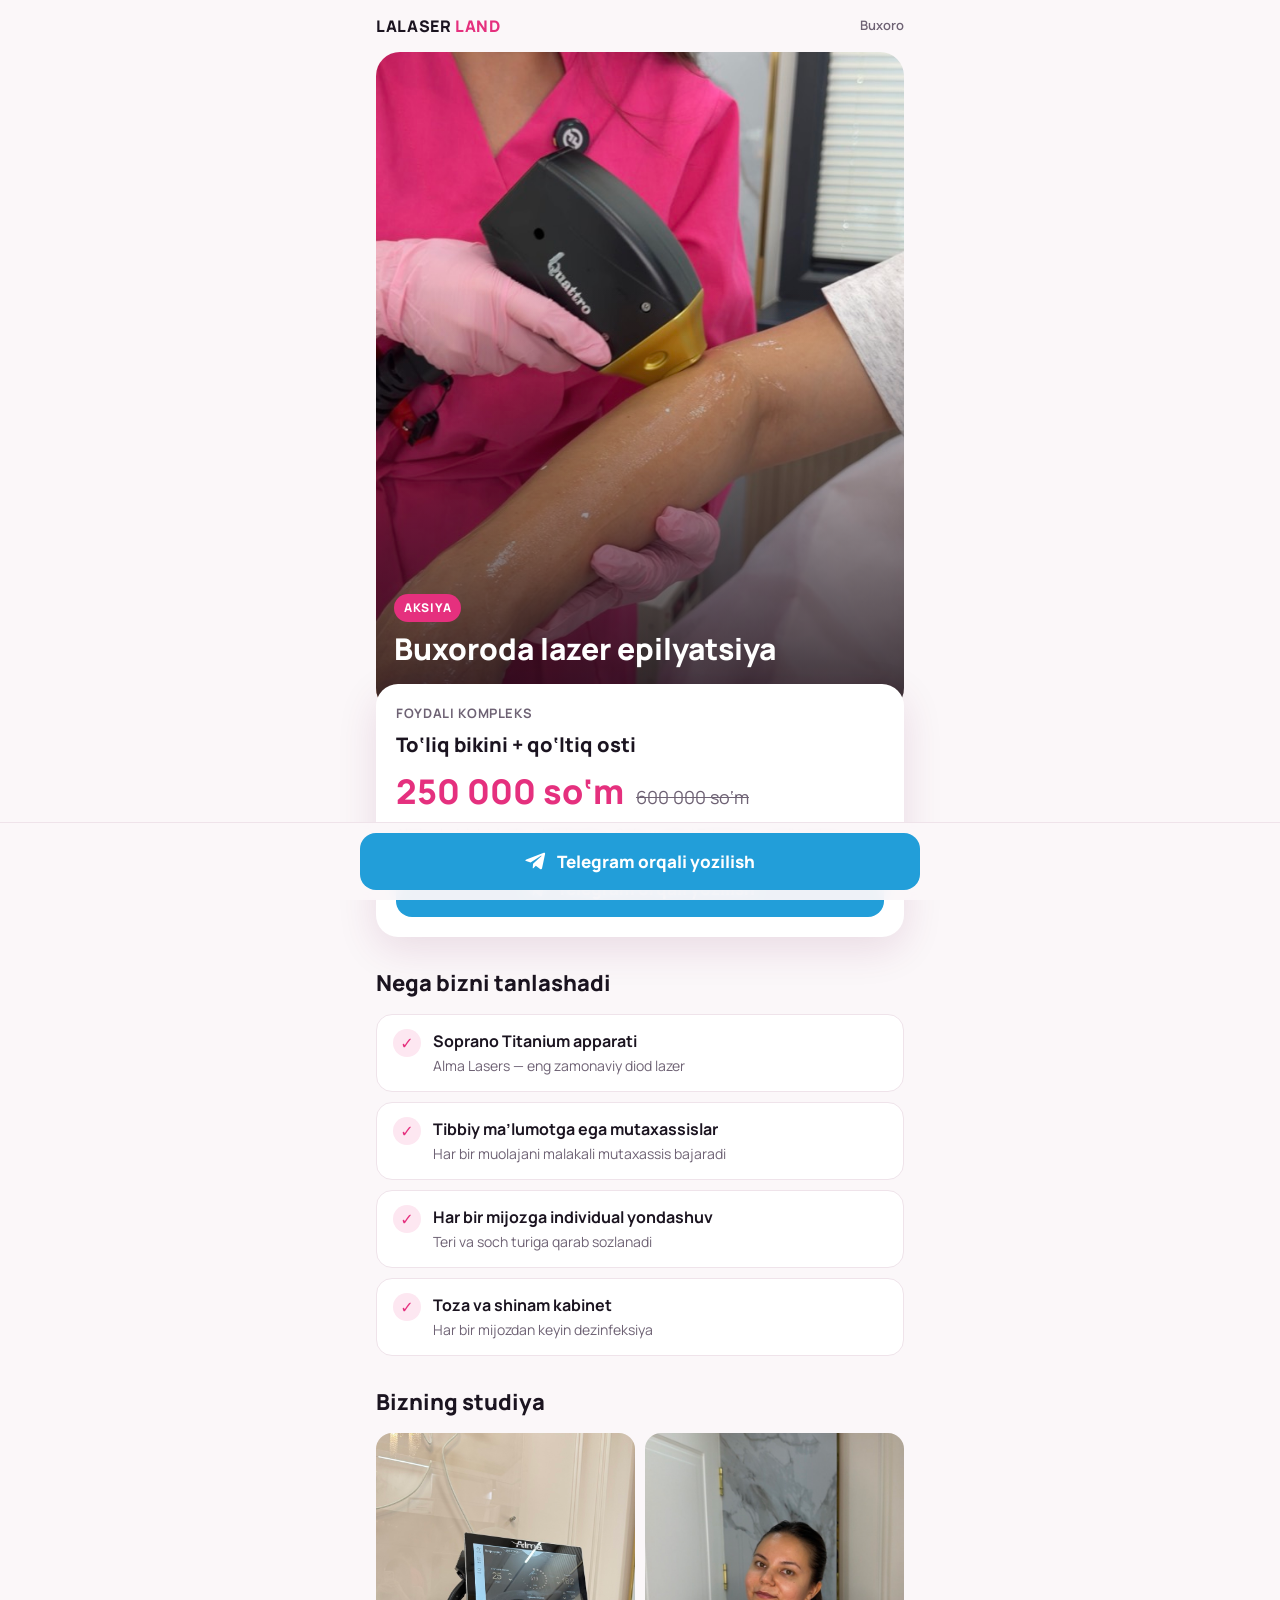
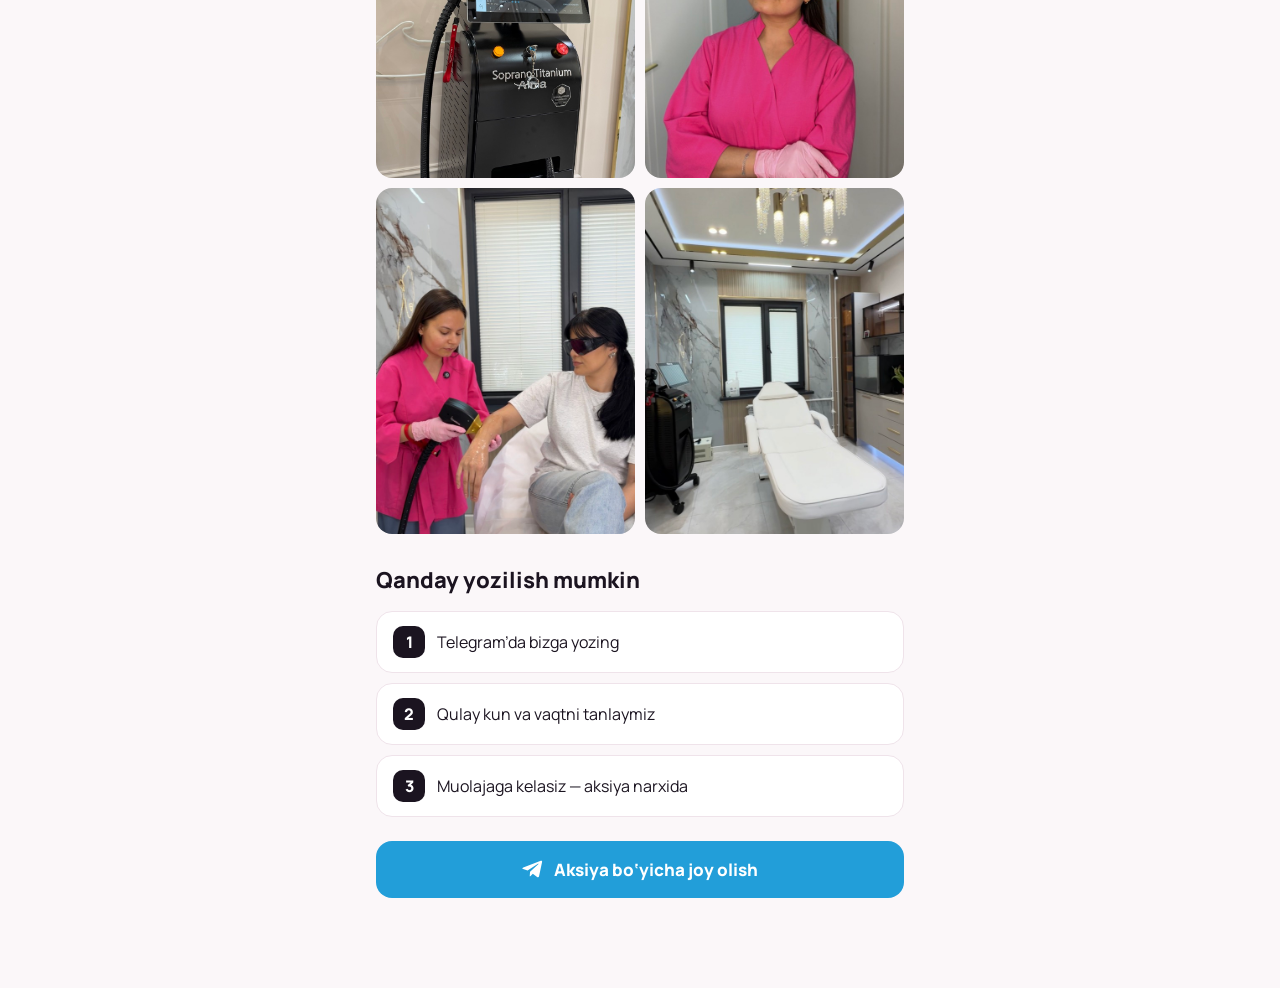
==== bukhara/index.html @ bcd26c6c "Bukhara landing: copy of Qarshi for Lalaser Buxoro Co-Authored-By: Claude Opus 5.5 <noreply@anthropi" ====
<!doctype html>
<html lang="uz-Latn">
<head>
<meta charset="utf-8">
<meta name="viewport" content="width=device-width,initial-scale=1,viewport-fit=cover">
<title>Lalaser Land Buxoro — lazer epilyatsiya</title>
<meta name="description" content="Buxoroda lazer epilyatsiya. To‘liq bikini + qo‘ltiq osti — 250 000 so‘m. Telegram orqali yoziling.">
<meta property="og:title" content="Lalaser Land Buxoro — lazer epilyatsiya">
<meta property="og:description" content="To‘liq bikini + qo‘ltiq osti — 250 000 so‘m (600 000 o‘rniga)">
<meta property="og:image" content="img/hero.jpg">
<link rel="preconnect" href="https://fonts.googleapis.com">
<link rel="stylesheet" href="https://fonts.googleapis.com/css2?family=Manrope:wght@500;600;700;800&display=swap">
<!-- Meta Pixel: Lalaser Buxoro сайт -->
<script>
!function(f,b,e,v,n,t,s){if(f.fbq)return;n=f.fbq=function(){n.callMethod?n.callMethod.apply(n,arguments):n.queue.push(arguments)};if(!f._fbq)f._fbq=n;n.push=n;n.loaded=!0;n.version='2.0';n.queue=[];t=b.createElement(e);t.async=!0;t.src=v;s=b.getElementsByTagName(e)[0];s.parentNode.insertBefore(t,s)}(window,document,'script','https://connect.facebook.net/en_US/fbevents.js');
fbq('init','1494564102517388');fbq('track','PageView');
</script>
<noscript><img height="1" width="1" style="display:none" src="https://www.facebook.com/tr?id=1494564102517388&ev=PageView&noscript=1" alt=""></noscript>
<style>
/* Mobile-first landing: photo hero with offer card, sticky Telegram button; Lalaser pink from the specialists' uniform */
:root{--pink:#e5307e;--pink-d:#c21f66;--ink:#1b1420;--muted:#6e6274;--bg:#fbf7f9;--card:#fff;--line:#efe3ea;--tg:#229ed9;
  --font:"Manrope",system-ui,-apple-system,"Segoe UI",sans-serif}
*{box-sizing:border-box}html,body{margin:0}
body{background:var(--bg);color:var(--ink);font-family:var(--font);font-size:16px;line-height:1.5;padding-bottom:90px}
img{max-width:100%;display:block}
.wrap{max-width:560px;margin:0 auto;padding-left:max(16px,env(safe-area-inset-left,0px));padding-right:max(16px,env(safe-area-inset-right,0px))}
header{padding-block:14px;display:flex;justify-content:space-between;align-items:center}
.logo{font-weight:800;letter-spacing:.04em}.logo span{color:var(--pink)}
.city{font-size:13px;color:var(--muted);font-weight:600}
.hero{position:relative;border-radius:24px;overflow:hidden;aspect-ratio:4/5;background:#ddd}
.hero img{width:100%;height:100%;object-fit:cover}
.hero::after{content:"";position:absolute;inset:0;background:linear-gradient(180deg,rgba(0,0,0,0) 35%,rgba(20,8,16,.82) 100%)}
.hero-text{position:absolute;left:18px;right:18px;bottom:46px;z-index:1;color:#fff}
.tag{display:inline-block;background:var(--pink);font-size:12px;font-weight:800;letter-spacing:.06em;text-transform:uppercase;padding:5px 10px;border-radius:99px}
h1{margin:10px 0 0;font-size:30px;line-height:1.15;font-weight:800;text-wrap:balance}
.offer{margin-top:-28px;position:relative;z-index:2;background:var(--card);border-radius:22px;padding:20px;box-shadow:0 12px 40px rgba(110,20,70,.12);display:flex;flex-direction:column;gap:6px}
.offer .k{font-size:13px;color:var(--muted);font-weight:700;text-transform:uppercase;letter-spacing:.05em}
.offer .z{font-size:20px;font-weight:800}
.price{display:flex;align-items:baseline;gap:12px;flex-wrap:wrap}
.price b{font-size:34px;color:var(--pink);font-weight:800}
.price s{color:var(--muted);font-size:18px}
.note{font-size:14px;color:var(--muted)}
.btn{display:flex;align-items:center;justify-content:center;gap:10px;background:var(--tg);color:#fff;text-decoration:none;font-weight:800;font-size:17px;border-radius:16px;padding:16px;margin-top:10px}
.btn:active{transform:scale(.98)}
.btn svg{width:22px;height:22px}
section{margin-top:30px;display:flex;flex-direction:column;gap:14px}
h2{margin:0;font-size:22px;font-weight:800}
.list{display:grid;gap:10px}
.item{background:var(--card);border:1px solid var(--line);border-radius:16px;padding:14px 16px;display:flex;gap:12px;align-items:flex-start}
.item i{flex:0 0 28px;height:28px;border-radius:50%;background:#fde7f1;color:var(--pink);display:flex;align-items:center;justify-content:center;font-style:normal;font-weight:800}
.item b{display:block}
.item span{color:var(--muted);font-size:14px}
.gallery{display:grid;grid-template-columns:1fr 1fr;gap:10px}
.gallery img{width:100%;aspect-ratio:3/4;object-fit:cover;border-radius:16px}
.steps{display:grid;gap:10px;counter-reset:s}
.step{display:flex;gap:12px;align-items:center;background:var(--card);border:1px solid var(--line);border-radius:16px;padding:14px 16px}
.step::before{counter-increment:s;content:counter(s);flex:0 0 32px;height:32px;border-radius:10px;background:var(--ink);color:#fff;display:flex;align-items:center;justify-content:center;font-weight:800}
footer{margin-top:34px;padding-block:20px;color:var(--muted);font-size:13px;text-align:center}
footer a{color:var(--muted)}
.sticky{position:fixed;left:0;right:0;bottom:0;z-index:10;background:rgba(251,247,249,.94);backdrop-filter:blur(8px);border-top:1px solid var(--line);
  padding:10px max(16px,env(safe-area-inset-right,0px)) calc(10px + env(safe-area-inset-bottom,0px)) max(16px,env(safe-area-inset-left,0px))}
.sticky .btn{max-width:560px;margin:0 auto}
@media (prefers-reduced-motion:reduce){.btn:active{transform:none}}
</style>
</head>
<body>
<div class="wrap">
  <header><div class="logo">LALASER <span>LAND</span></div><div class="city">Buxoro</div></header>

  <div class="hero">
    <img src="img/hero.jpg" alt="Lazer epilyatsiya muolajasi">
    <div class="hero-text">
      <span class="tag">Aksiya</span>
      <h1>Buxoroda lazer epilyatsiya</h1>
    </div>
  </div>

  <div class="offer">
    <div class="k">Foydali kompleks</div>
    <div class="z">To‘liq bikini + qo‘ltiq osti</div>
    <div class="price"><b>250 000 so‘m</b><s>600 000 so‘m</s></div>
    <div class="note">Aksiya bo‘yicha joylar cheklangan. Qulay vaqtni Telegram orqali tanlang.</div>
    <a class="btn tg" href="https://t.me/Lalaser_land_bukhara?text=Assalomu%20alaykum%21%20To%E2%80%98liq%20bikini%20%2B%20qo%E2%80%98ltiq%20osti%20aksiyasi%20%28250%20000%20so%E2%80%98m%29%20bo%E2%80%98yicha%20yozilmoqchiman" target="_blank" rel="noopener">
      <svg viewBox="0 0 24 24" fill="currentColor" aria-hidden="true"><path d="M21.9 4.3 18.6 20c-.2 1.1-.9 1.4-1.8.9l-5-3.7-2.4 2.3c-.3.3-.5.5-1 .5l.4-5.1 9.2-8.3c.4-.4-.1-.6-.6-.2L6.1 13.6 1.2 12c-1.1-.3-1.1-1.1.2-1.6l19.1-7.4c.9-.3 1.7.2 1.4 1.3z"/></svg>
      Telegram orqali yozilish
    </a>
  </div>

  <section>
    <h2>Nega bizni tanlashadi</h2>
    <div class="list">
      <div class="item"><i>✓</i><div><b>Soprano Titanium apparati</b><span>Alma Lasers — eng zamonaviy diod lazer</span></div></div>
      <div class="item"><i>✓</i><div><b>Tibbiy ma’lumotga ega mutaxassislar</b><span>Har bir muolajani malakali mutaxassis bajaradi</span></div></div>
      <div class="item"><i>✓</i><div><b>Har bir mijozga individual yondashuv</b><span>Teri va soch turiga qarab sozlanadi</span></div></div>
      <div class="item"><i>✓</i><div><b>Toza va shinam kabinet</b><span>Har bir mijozdan keyin dezinfeksiya</span></div></div>
    </div>
  </section>

  <section>
    <h2>Bizning studiya</h2>
    <div class="gallery">
      <img src="img/device.jpg" alt="Soprano Titanium apparati" loading="lazy">
      <img src="img/master.jpg" alt="Mutaxassis" loading="lazy">
      <img src="img/proc.jpg" alt="Muolaja" loading="lazy">
      <img src="img/room.jpg" alt="Kabinet" loading="lazy">
    </div>
  </section>

  <section>
    <h2>Qanday yozilish mumkin</h2>
    <div class="steps">
      <div class="step">Telegram’da bizga yozing</div>
      <div class="step">Qulay kun va vaqtni tanlaymiz</div>
      <div class="step">Muolajaga kelasiz — aksiya narxida</div>
    </div>
    <a class="btn tg" href="https://t.me/Lalaser_land_bukhara?text=Assalomu%20alaykum%21%20To%E2%80%98liq%20bikini%20%2B%20qo%E2%80%98ltiq%20osti%20aksiyasi%20%28250%20000%20so%E2%80%98m%29%20bo%E2%80%98yicha%20yozilmoqchiman" target="_blank" rel="noopener">
      <svg viewBox="0 0 24 24" fill="currentColor" aria-hidden="true"><path d="M21.9 4.3 18.6 20c-.2 1.1-.9 1.4-1.8.9l-5-3.7-2.4 2.3c-.3.3-.5.5-1 .5l.4-5.1 9.2-8.3c.4-.4-.1-.6-.6-.2L6.1 13.6 1.2 12c-1.1-.3-1.1-1.1.2-1.6l19.1-7.4c.9-.3 1.7.2 1.4 1.3z"/></svg>
      Aksiya bo‘yicha joy olish
    </a>
  </section>

</div>

<div class="sticky">
  <a class="btn tg" href="https://t.me/Lalaser_land_bukhara?text=Assalomu%20alaykum%21%20To%E2%80%98liq%20bikini%20%2B%20qo%E2%80%98ltiq%20osti%20aksiyasi%20%28250%20000%20so%E2%80%98m%29%20bo%E2%80%98yicha%20yozilmoqchiman" target="_blank" rel="noopener">
    <svg viewBox="0 0 24 24" fill="currentColor" aria-hidden="true"><path d="M21.9 4.3 18.6 20c-.2 1.1-.9 1.4-1.8.9l-5-3.7-2.4 2.3c-.3.3-.5.5-1 .5l.4-5.1 9.2-8.3c.4-.4-.1-.6-.6-.2L6.1 13.6 1.2 12c-1.1-.3-1.1-1.1.2-1.6l19.1-7.4c.9-.3 1.7.2 1.4 1.3z"/></svg>
    Telegram orqali yozilish
  </a>
</div>

<script>
// Every Telegram button = «Контакт» for Meta, so the ads can learn on people who actually go to write
document.querySelectorAll('a.tg').forEach(function(a){
  a.addEventListener('click', function(){ if (window.fbq) fbq('track','Contact',{content_name:'telegram'}); });
});
</script>
</body>
</html>
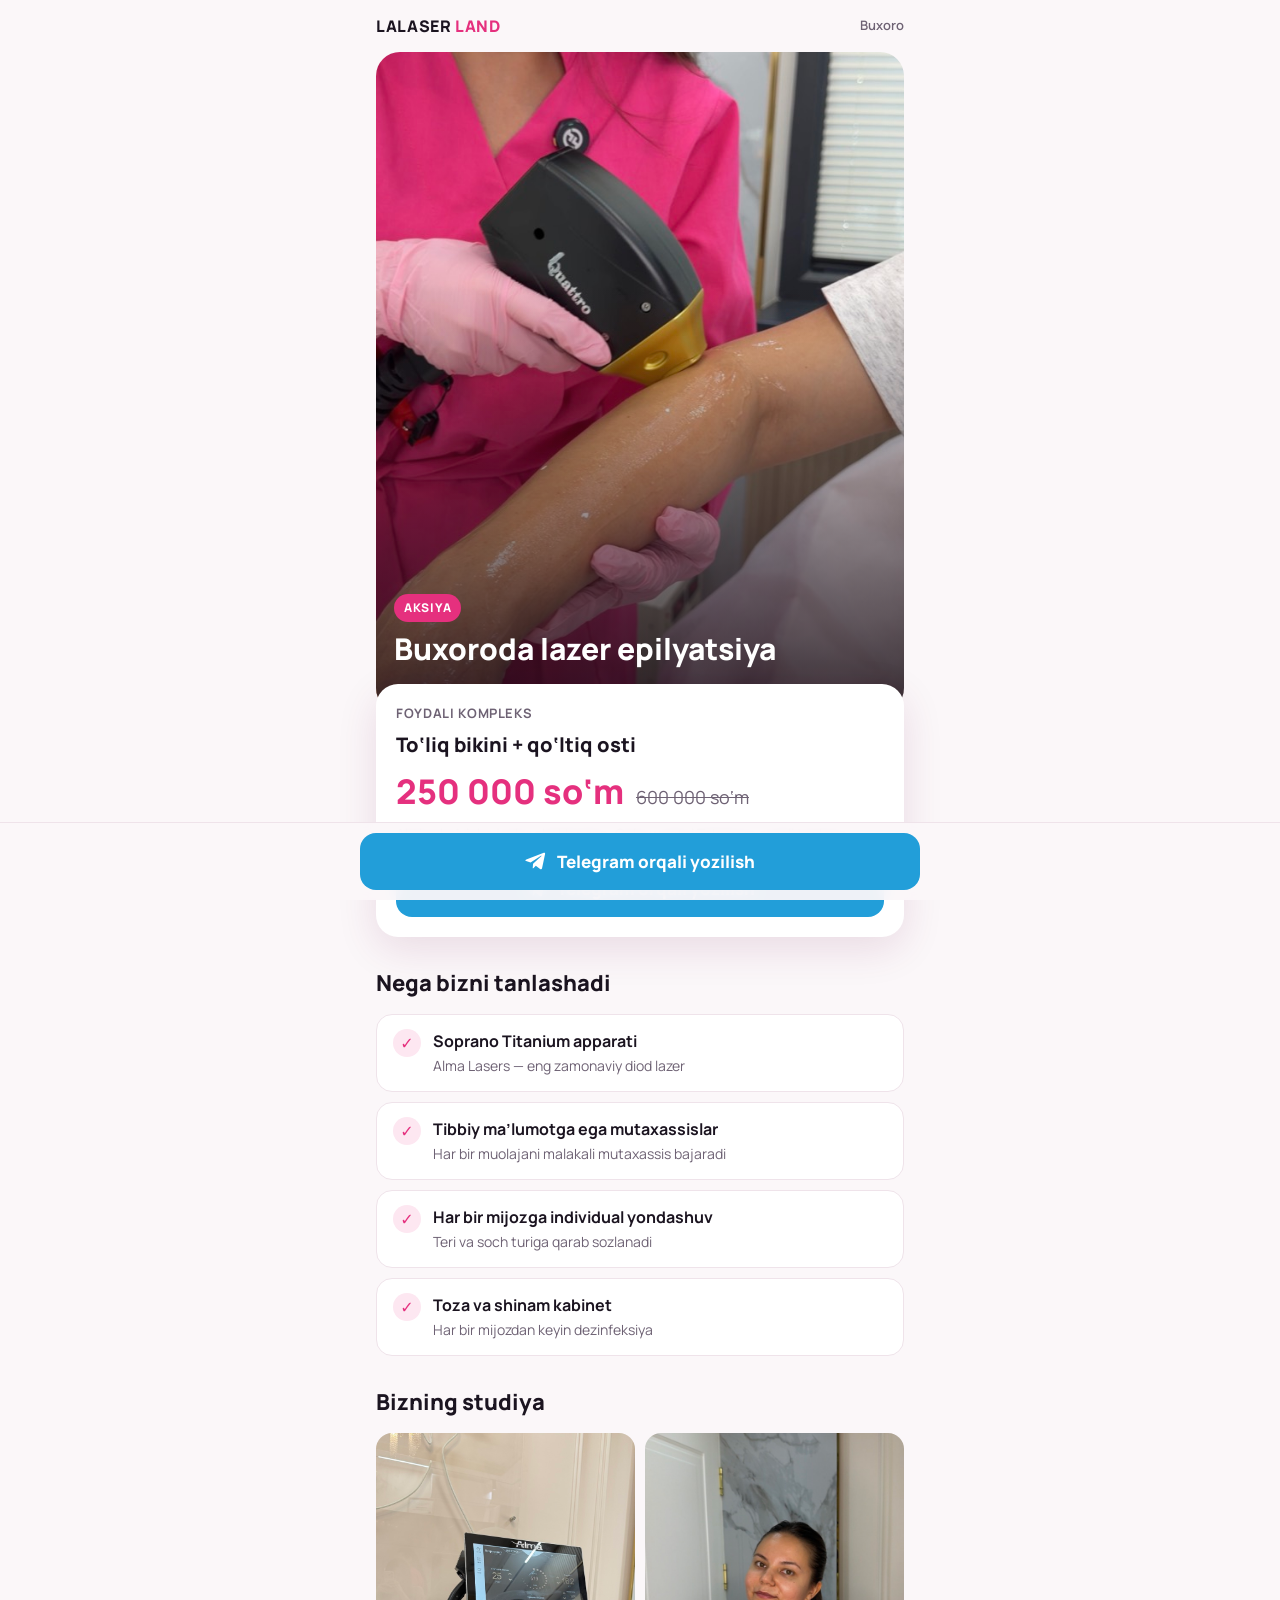
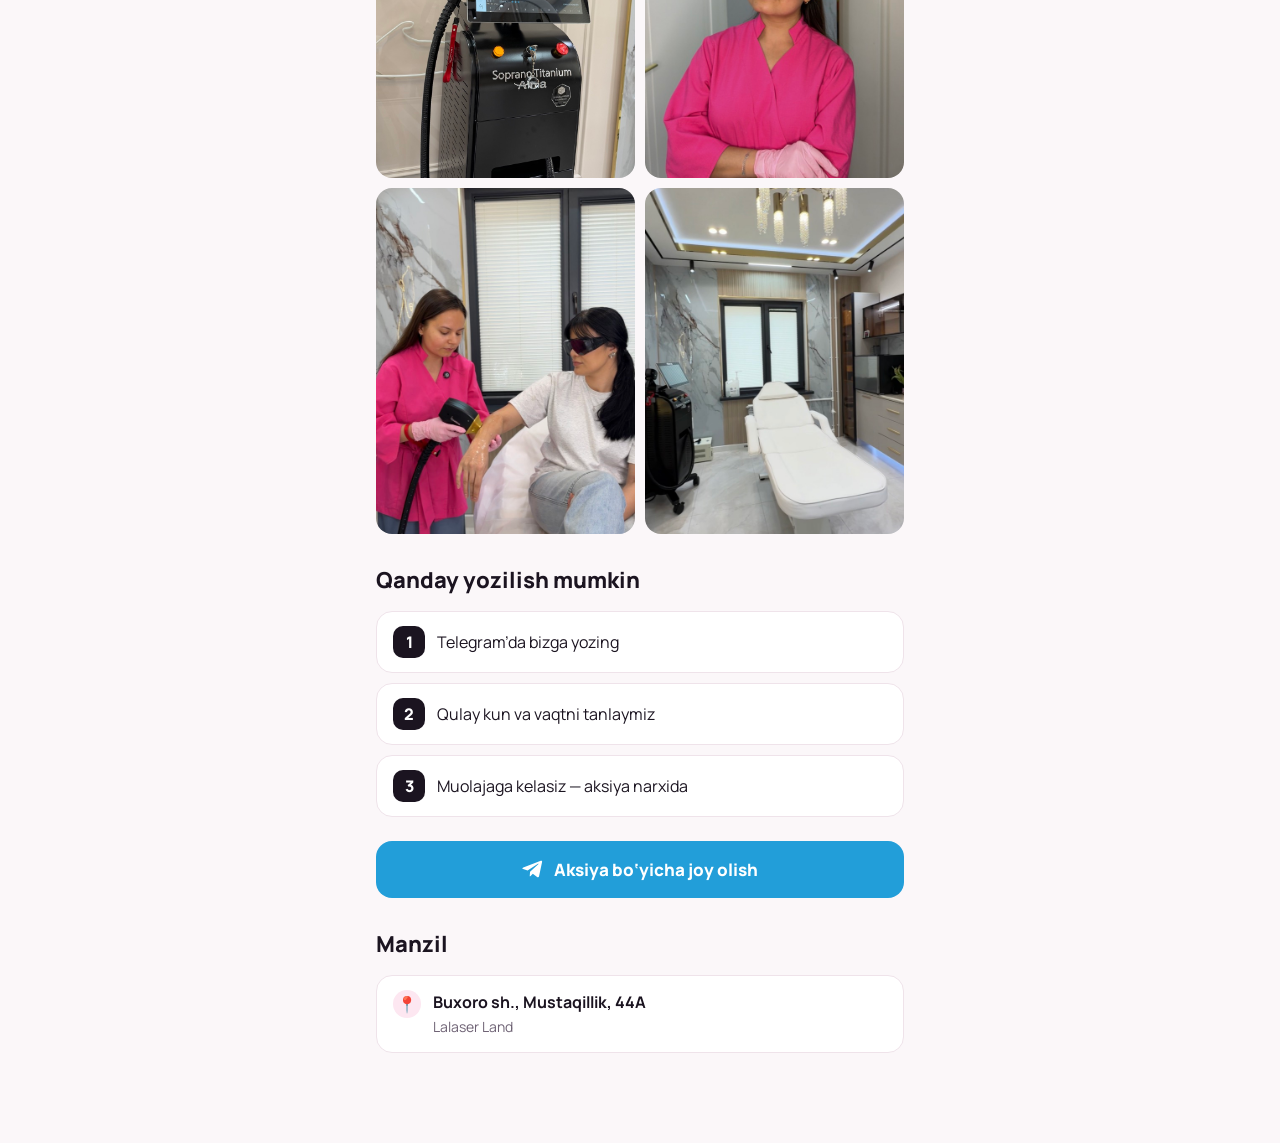
==== commit c9704aac: "bukhara: адрес Мустакиллик 44А + A/B латиница/кириллица" ====
--- a/bukhara/index.html
+++ b/bukhara/index.html
@@ -10,10 +10,18 @@
 <meta property="og:image" content="img/hero.jpg">
 <link rel="preconnect" href="https://fonts.googleapis.com">
 <link rel="stylesheet" href="https://fonts.googleapis.com/css2?family=Manrope:wght@500;600;700;800&display=swap">
+<script>
+// 11.11: A/B латиница vs кириллица — половина посетителей видит одну версию, выбор запоминается
+(function(){var v=(location.search.match(/[?&]v=(lat|cyr)/)||[])[1];
+ try{v=v||localStorage.getItem('lv');}catch(e){}
+ v=v||(Math.random()<0.5?'lat':'cyr');
+ try{localStorage.setItem('lv',v);}catch(e){}
+ document.documentElement.className='v-'+v;window.LV=v;})();
+</script>
 <!-- Meta Pixel: Lalaser Buxoro сайт -->
 <script>
 !function(f,b,e,v,n,t,s){if(f.fbq)return;n=f.fbq=function(){n.callMethod?n.callMethod.apply(n,arguments):n.queue.push(arguments)};if(!f._fbq)f._fbq=n;n.push=n;n.loaded=!0;n.version='2.0';n.queue=[];t=b.createElement(e);t.async=!0;t.src=v;s=b.getElementsByTagName(e)[0];s.parentNode.insertBefore(t,s)}(window,document,'script','https://connect.facebook.net/en_US/fbevents.js');
-fbq('init','1494564102517388');fbq('track','PageView');
+fbq('init','1494564102517388');fbq('track','PageView');fbq('trackCustom','Visit_'+window.LV);
 </script>
 <noscript><img height="1" width="1" style="display:none" src="https://www.facebook.com/tr?id=1494564102517388&ev=PageView&noscript=1" alt=""></noscript>
 <style>
@@ -60,11 +68,12 @@
 .sticky{position:fixed;left:0;right:0;bottom:0;z-index:10;background:rgba(251,247,249,.94);backdrop-filter:blur(8px);border-top:1px solid var(--line);
   padding:10px max(16px,env(safe-area-inset-right,0px)) calc(10px + env(safe-area-inset-bottom,0px)) max(16px,env(safe-area-inset-left,0px))}
 .sticky .btn{max-width:560px;margin:0 auto}
+.v-lat .cyr,.v-cyr .lat{display:none!important}
 @media (prefers-reduced-motion:reduce){.btn:active{transform:none}}
 </style>
 </head>
 <body>
-<div class="wrap">
+<div class="wrap lat">
   <header><div class="logo">LALASER <span>LAND</span></div><div class="city">Buxoro</div></header>
 
   <div class="hero">
@@ -119,19 +128,94 @@
     </a>
   </section>
 
-</div>
-
-<div class="sticky">
+  <section>
+    <h2>Manzil</h2>
+    <div class="item"><i>📍</i><div><b>Buxoro sh., Mustaqillik, 44A</b><span>Lalaser Land</span></div></div>
+  </section>
+
+</div>
+
+<div class="sticky lat">
   <a class="btn tg" href="https://t.me/Lalaser_land_bukhara?text=Assalomu%20alaykum%21%20To%E2%80%98liq%20bikini%20%2B%20qo%E2%80%98ltiq%20osti%20aksiyasi%20%28250%20000%20so%E2%80%98m%29%20bo%E2%80%98yicha%20yozilmoqchiman" target="_blank" rel="noopener">
     <svg viewBox="0 0 24 24" fill="currentColor" aria-hidden="true"><path d="M21.9 4.3 18.6 20c-.2 1.1-.9 1.4-1.8.9l-5-3.7-2.4 2.3c-.3.3-.5.5-1 .5l.4-5.1 9.2-8.3c.4-.4-.1-.6-.6-.2L6.1 13.6 1.2 12c-1.1-.3-1.1-1.1.2-1.6l19.1-7.4c.9-.3 1.7.2 1.4 1.3z"/></svg>
     Telegram orqali yozilish
   </a>
 </div>
 
+
+<div class="wrap cyr">
+  <header><div class="logo">LALASER <span>LAND</span></div><div class="city">Бухоро</div></header>
+
+  <div class="hero">
+    <img src="img/hero.jpg" alt="Лазер эпиляция муолажаси">
+    <div class="hero-text">
+      <span class="tag">Акция</span>
+      <h1>Бухорода лазер эпиляция</h1>
+    </div>
+  </div>
+
+  <div class="offer">
+    <div class="k">Фойдали комплекс</div>
+    <div class="z">Тўлиқ бикини + қўлтиқ ости</div>
+    <div class="price"><b>250 000 сўм</b><s>600 000 сўм</s></div>
+    <div class="note">Акция бўйича жойлар чекланган. Қулай вақтни Telegram орқали танланг.</div>
+    <a class="btn tg" href="https://t.me/Lalaser_land_bukhara?text=%D0%90%D1%81%D1%81%D0%B0%D0%BB%D0%BE%D0%BC%D1%83%20%D0%B0%D0%BB%D0%B0%D0%B9%D0%BA%D1%83%D0%BC%21%20%D0%A2%D1%9E%D0%BB%D0%B8%D2%9B%20%D0%B1%D0%B8%D0%BA%D0%B8%D0%BD%D0%B8%20%2B%20%D2%9B%D1%9E%D0%BB%D1%82%D0%B8%D2%9B%20%D0%BE%D1%81%D1%82%D0%B8%20%D0%B0%D0%BA%D1%86%D0%B8%D1%8F%D1%81%D0%B8%20%28250%20000%20%D1%81%D1%9E%D0%BC%29%20%D0%B1%D1%9E%D0%B9%D0%B8%D1%87%D0%B0%20%D1%91%D0%B7%D0%B8%D0%BB%D0%BC%D0%BE%D2%9B%D1%87%D0%B8%D0%BC%D0%B0%D0%BD" target="_blank" rel="noopener">
+      <svg viewBox="0 0 24 24" fill="currentColor" aria-hidden="true"><path d="M21.9 4.3 18.6 20c-.2 1.1-.9 1.4-1.8.9l-5-3.7-2.4 2.3c-.3.3-.5.5-1 .5l.4-5.1 9.2-8.3c.4-.4-.1-.6-.6-.2L6.1 13.6 1.2 12c-1.1-.3-1.1-1.1.2-1.6l19.1-7.4c.9-.3 1.7.2 1.4 1.3z"/></svg>
+      Telegram орқали ёзилиш
+    </a>
+  </div>
+
+  <section>
+    <h2>Нега бизни танлашади</h2>
+    <div class="list">
+      <div class="item"><i>✓</i><div><b>Soprano Titanium аппарати</b><span>Alma Lasers — энг замонавий диод лазер</span></div></div>
+      <div class="item"><i>✓</i><div><b>Тиббий маълумотга эга мутахассислар</b><span>Ҳар бир муолажани малакали мутахассис бажаради</span></div></div>
+      <div class="item"><i>✓</i><div><b>Ҳар бир мижозга индивидуал ёндашув</b><span>Тери ва соч турига қараб созланади</span></div></div>
+      <div class="item"><i>✓</i><div><b>Тоза ва шинам кабинет</b><span>Ҳар бир мижоздан кейин дезинфекция</span></div></div>
+    </div>
+  </section>
+
+  <section>
+    <h2>Бизнинг студия</h2>
+    <div class="gallery">
+      <img src="img/device.jpg" alt="Soprano Titanium аппарати" loading="lazy">
+      <img src="img/master.jpg" alt="Мутахассис" loading="lazy">
+      <img src="img/proc.jpg" alt="Муолажа" loading="lazy">
+      <img src="img/room.jpg" alt="Кабинет" loading="lazy">
+    </div>
+  </section>
+
+  <section>
+    <h2>Қандай ёзилиш мумкин</h2>
+    <div class="steps">
+      <div class="step">Telegram’да бизга ёзинг</div>
+      <div class="step">Қулай кун ва вақтни танлаймиз</div>
+      <div class="step">Муолажага келасиз — акция нархида</div>
+    </div>
+    <a class="btn tg" href="https://t.me/Lalaser_land_bukhara?text=%D0%90%D1%81%D1%81%D0%B0%D0%BB%D0%BE%D0%BC%D1%83%20%D0%B0%D0%BB%D0%B0%D0%B9%D0%BA%D1%83%D0%BC%21%20%D0%A2%D1%9E%D0%BB%D0%B8%D2%9B%20%D0%B1%D0%B8%D0%BA%D0%B8%D0%BD%D0%B8%20%2B%20%D2%9B%D1%9E%D0%BB%D1%82%D0%B8%D2%9B%20%D0%BE%D1%81%D1%82%D0%B8%20%D0%B0%D0%BA%D1%86%D0%B8%D1%8F%D1%81%D0%B8%20%28250%20000%20%D1%81%D1%9E%D0%BC%29%20%D0%B1%D1%9E%D0%B9%D0%B8%D1%87%D0%B0%20%D1%91%D0%B7%D0%B8%D0%BB%D0%BC%D0%BE%D2%9B%D1%87%D0%B8%D0%BC%D0%B0%D0%BD" target="_blank" rel="noopener">
+      <svg viewBox="0 0 24 24" fill="currentColor" aria-hidden="true"><path d="M21.9 4.3 18.6 20c-.2 1.1-.9 1.4-1.8.9l-5-3.7-2.4 2.3c-.3.3-.5.5-1 .5l.4-5.1 9.2-8.3c.4-.4-.1-.6-.6-.2L6.1 13.6 1.2 12c-1.1-.3-1.1-1.1.2-1.6l19.1-7.4c.9-.3 1.7.2 1.4 1.3z"/></svg>
+      Акция бўйича жой олиш
+    </a>
+  </section>
+
+  <section>
+    <h2>Манзил</h2>
+    <div class="item"><i>📍</i><div><b>Бухоро ш., Мустақиллик, 44А</b><span>Lalaser Land</span></div></div>
+  </section>
+
+</div>
+
+<div class="sticky cyr">
+  <a class="btn tg" href="https://t.me/Lalaser_land_bukhara?text=%D0%90%D1%81%D1%81%D0%B0%D0%BB%D0%BE%D0%BC%D1%83%20%D0%B0%D0%BB%D0%B0%D0%B9%D0%BA%D1%83%D0%BC%21%20%D0%A2%D1%9E%D0%BB%D0%B8%D2%9B%20%D0%B1%D0%B8%D0%BA%D0%B8%D0%BD%D0%B8%20%2B%20%D2%9B%D1%9E%D0%BB%D1%82%D0%B8%D2%9B%20%D0%BE%D1%81%D1%82%D0%B8%20%D0%B0%D0%BA%D1%86%D0%B8%D1%8F%D1%81%D0%B8%20%28250%20000%20%D1%81%D1%9E%D0%BC%29%20%D0%B1%D1%9E%D0%B9%D0%B8%D1%87%D0%B0%20%D1%91%D0%B7%D0%B8%D0%BB%D0%BC%D0%BE%D2%9B%D1%87%D0%B8%D0%BC%D0%B0%D0%BD" target="_blank" rel="noopener">
+    <svg viewBox="0 0 24 24" fill="currentColor" aria-hidden="true"><path d="M21.9 4.3 18.6 20c-.2 1.1-.9 1.4-1.8.9l-5-3.7-2.4 2.3c-.3.3-.5.5-1 .5l.4-5.1 9.2-8.3c.4-.4-.1-.6-.6-.2L6.1 13.6 1.2 12c-1.1-.3-1.1-1.1.2-1.6l19.1-7.4c.9-.3 1.7.2 1.4 1.3z"/></svg>
+    Telegram орқали ёзилиш
+  </a>
+</div>
+
 <script>
 // Every Telegram button = «Контакт» for Meta, so the ads can learn on people who actually go to write
 document.querySelectorAll('a.tg').forEach(function(a){
-  a.addEventListener('click', function(){ if (window.fbq) fbq('track','Contact',{content_name:'telegram'}); });
+  a.addEventListener('click', function(){ if (window.fbq) fbq('track','Contact',{content_name:'telegram_'+window.LV});fbq('trackCustom','TG_'+window.LV); });
 });
 </script>
 </body>
